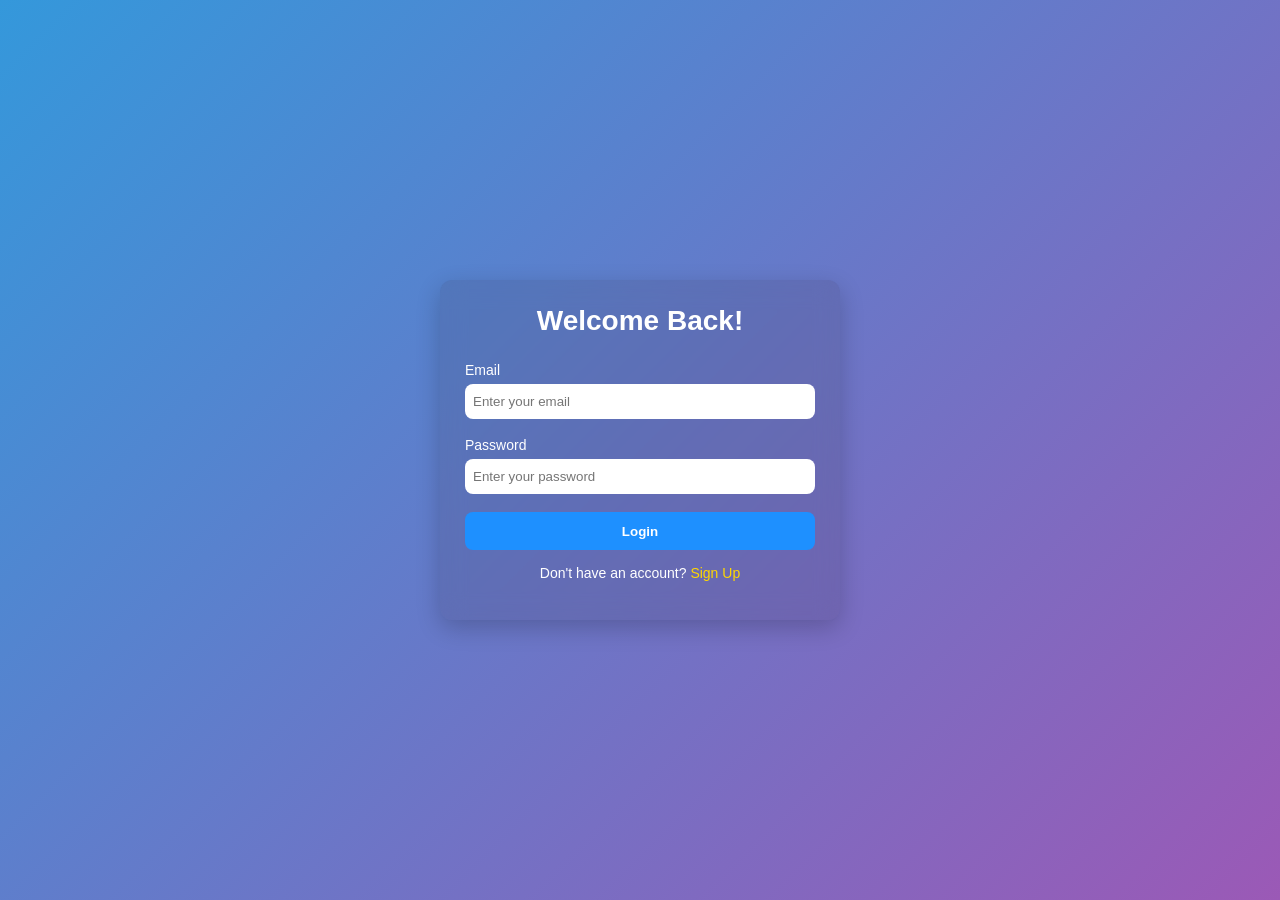
==== DayZen/pages/login.html @ e5ae3e21 "added user authentication system in login.js and also fixed bugs in register-script.js" ====
<!DOCTYPE html>
<html lang="en">
<head>
    <link rel="stylesheet" href="../css/login.css">
    <meta charset="UTF-8">
    <meta name="viewport" content="width=device-width, initial-scale=1.0">
    <title>Login</title>
</head>
<body>
  
    <div class="container">
    <form id="loginForm">
            <h2 class="welcome-message">Welcome Back!</h2>
        <label for="loginEmail">Email</label>
        <input type="email" id="loginEmail" placeholder="Enter your email" required>

        <label for="loginPassword">Password</label>
        <input type="password" id="loginPassword" placeholder="Enter your password" required>

        <button type="submit" id="loginBtn">Login</button>
        
        <div id="loginError" style="color: red; font-size: 14px; margin-top: 10px; display: none;"></div>

         <p class="register-link">
            Don't have an account? <a href="register.html">Sign Up</a>
        </p>
    </form>

   </div>

    <script src="../js/login.js"></script>
</body>
</html>
---- DayZen/css/login.css ----
body {
  font-family: Arial, sans-serif;
  background: linear-gradient(135deg, #3498db, #9b59b6);

  /* Proper vertical and horizontal centering */
  display: flex;
  justify-content: center;
  align-items: center;
  height: 100vh;

  margin: 0;
  padding: 0;
}

.container {
  width: 100%;
  max-width: 400px;
  padding: 25px;
  box-sizing: border-box;

  /* Glass effect */
  background: rgba(45, 27, 27, 0.1);
  backdrop-filter: blur(12px);
  border-radius: 12px;
  box-shadow: 0 8px 25px rgba(0, 0, 0, 0.2);

  animation: fadeIn 0.6s ease;
}

.welcome-message {
  text-align: center;
  font-size: 28px;
  color: #fff;
  margin-bottom: 25px;
  margin-top: 0;
}

label {
  display: block;
  margin-bottom: 6px;
  color: #fff;
  font-size: 14px;
}

input[type="email"],
input[type="password"] {
  width: 100%;
  height: 2.2rem;
  padding: 8px;
  margin-bottom: 18px;
  border: none;
  border-radius: 8px;
  outline: none;
  transition: 0.3s;
  box-sizing: border-box;
}

input:focus {
  box-shadow: 0 0 5px #fff;
}

button {
  width: 100%;
  height: 2.4rem;
  border: none;
  border-radius: 8px;
  background-color: #1e90ff;
  color: #fff;
  cursor: pointer;
  font-weight: bold;
  transition: 0.3s;
}

button:hover {
  background-color: #0d6efd;
  transform: scale(1.05);
}

.register-link {
  text-align: center;
  margin-top: 15px;
  color: #fff;
  font-size: 14px;
}

.register-link a {
  color: #ffd700;
  text-decoration: none;
}

@keyframes fadeIn {
  from {
    opacity: 0;
    transform: translateY(-20px);
  }
  to {
    opacity: 1;
    transform: translateY(0);
  }
}
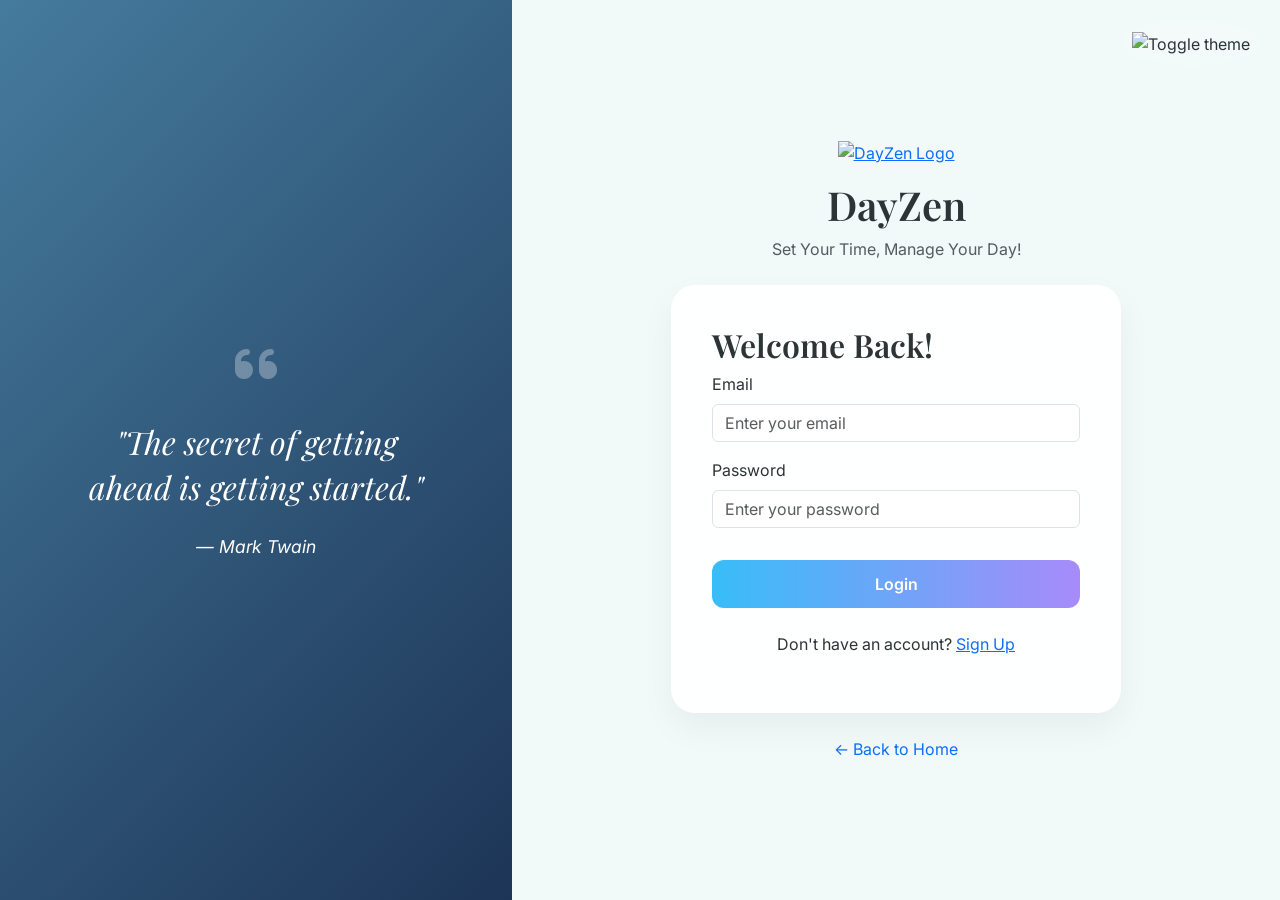
==== commit f2759271: "Improve login page UI and functionality" ====
--- a/DayZen/pages/login.html
+++ b/DayZen/pages/login.html
@@ -1,33 +1,66 @@
 <!DOCTYPE html>
 <html lang="en">
 <head>
-    <link rel="stylesheet" href="../css/login.css">
     <meta charset="UTF-8">
     <meta name="viewport" content="width=device-width, initial-scale=1.0">
-    <title>Login</title>
+    <title>Login - DayZen</title>
+    <link rel="icon" type="image/x-icon" href="../assets/images/logos/logo.png" />
+    <link rel="preconnect" href="https://fonts.googleapis.com">
+    <link rel="preconnect" href="https://fonts.gstatic.com" crossorigin>
+    <link href="https://fonts.googleapis.com/css2?family=Inter:wght@300;400;500&family=Playfair+Display:ital,wght@0,400;0,600;1,400&display=swap" rel="stylesheet">
+    <link href="https://cdn.jsdelivr.net/npm/bootstrap@5.3.3/dist/css/bootstrap.min.css" rel="stylesheet"/>
+    <link rel="stylesheet" href="../css/login.css">
+    <link rel="stylesheet" href="../css/brand.css">
 </head>
-<body>
-  
-    <div class="container">
-    <form id="loginForm">
-            <h2 class="welcome-message">Welcome Back!</h2>
-        <label for="loginEmail">Email</label>
-        <input type="email" id="loginEmail" placeholder="Enter your email" required>
-
-        <label for="loginPassword">Password</label>
-        <input type="password" id="loginPassword" placeholder="Enter your password" required>
-
-        <button type="submit" id="loginBtn">Login</button>
-        
-        <div id="loginError" style="color: red; font-size: 14px; margin-top: 10px; display: none;"></div>
-
-         <p class="register-link">
-            Don't have an account? <a href="register.html">Sign Up</a>
-        </p>
-    </form>
-
-   </div>
-
+<body class="light-mode">
+    <div class="split-screen">
+        <div class="quote-side">
+            <div class="quote-overlay"></div>
+            <div class="quote-container">
+                <div class="quote-content">
+                    <i class="fas fa-quote-left quote-icon"></i>
+                    <p id="dynamic-quote" class="fade-in">"The secret of getting ahead is getting started."</p>
+                    <cite id="quote-author" class="fade-in">— Mark Twain</cite>
+                </div>
+            </div>
+        </div>
+        <div class="login-side">
+            <div class="login-container">
+                <div class="text-center mb-4">
+                    <a href="../index.html" class="login-logo">
+                        <img src="../assets/images/logos/logo.png" alt="DayZen Logo" width="48">
+                    </a>
+                    <h1 class="mt-3">DayZen</h1>
+                    <p class="text-muted">Set Your Time, Manage Your Day!</p>
+                </div>
+                <form id="loginForm" class="login-card">
+                    <h2 class="welcome-message">Welcome Back!</h2>
+                    <div class="mb-3">
+                        <label for="loginEmail" class="form-label">Email</label>
+                        <input type="email" id="loginEmail" class="form-control" placeholder="Enter your email" required>
+                    </div>
+                    <div class="mb-3">
+                        <label for="loginPassword" class="form-label">Password</label>
+                        <input type="password" id="loginPassword" class="form-control" placeholder="Enter your password" required>
+                    </div>
+                    <button type="submit" id="loginBtn" class="btn btn-login w-100 mt-3">Login</button>
+                    <div id="loginError" class="alert alert-danger mt-3" style="display: none;"></div>
+                    <p class="register-link mt-4 text-center">
+                        Don't have an account? <a href="register.html">Sign Up</a>
+                    </p>
+                </form>
+                <div class="text-center mt-4">
+                    <a href="../index.html" class="text-decoration-none back-to-home">← Back to Home</a>
+                </div>
+            </div>
+        </div>
+    </div>
+    <div class="theme-toggle-wrapper">
+        <img id="theme-icon" src="../assets/images/icons/sun.png" alt="Toggle theme" width="24">
+    </div>
+    <link rel="stylesheet" href="https://cdnjs.cloudflare.com/ajax/libs/font-awesome/6.0.0/css/all.min.css">
+    <script src="../js/theme-toggle.js"></script>
     <script src="../js/login.js"></script>
+    <script src="https://cdn.jsdelivr.net/npm/bootstrap@5.3.3/dist/js/bootstrap.bundle.min.js"></script>
 </body>
 </html>
--- a/DayZen/css/login.css
+++ b/DayZen/css/login.css
@@ -1,100 +1,32 @@
-body {
-  font-family: Arial, sans-serif;
-  background: linear-gradient(135deg, #3498db, #9b59b6);
-
-  /* Proper vertical and horizontal centering */
-  display: flex;
-  justify-content: center;
-  align-items: center;
-  height: 100vh;
-
-  margin: 0;
-  padding: 0;
+:root {
+    --mint-light: #f2faf9;
+    --mint-accent: #a8dadc;
+    --blue-light: #f0f9ff;
+    --blue-accent: #90e0ef;
+    --text-dark: #2d3436;
+    --text-muted: #636e72;
+    --transition-smooth: all 0.4s cubic-bezier(0.165, 0.84, 0.44, 1);
 }
-
-.container {
-  width: 100%;
-  max-width: 400px;
-  padding: 25px;
-  box-sizing: border-box;
-
-  /* Glass effect */
-  background: rgba(45, 27, 27, 0.1);
-  backdrop-filter: blur(12px);
-  border-radius: 12px;
-  box-shadow: 0 8px 25px rgba(0, 0, 0, 0.2);
-
-  animation: fadeIn 0.6s ease;
-}
-
-.welcome-message {
-  text-align: center;
-  font-size: 28px;
-  color: #fff;
-  margin-bottom: 25px;
-  margin-top: 0;
-}
-
-label {
-  display: block;
-  margin-bottom: 6px;
-  color: #fff;
-  font-size: 14px;
-}
-
-input[type="email"],
-input[type="password"] {
-  width: 100%;
-  height: 2.2rem;
-  padding: 8px;
-  margin-bottom: 18px;
-  border: none;
-  border-radius: 8px;
-  outline: none;
-  transition: 0.3s;
-  box-sizing: border-box;
-}
-
-input:focus {
-  box-shadow: 0 0 5px #fff;
-}
-
-button {
-  width: 100%;
-  height: 2.4rem;
-  border: none;
-  border-radius: 8px;
-  background-color: #1e90ff;
-  color: #fff;
-  cursor: pointer;
-  font-weight: bold;
-  transition: 0.3s;
-}
-
-button:hover {
-  background-color: #0d6efd;
-  transform: scale(1.05);
-}
-
-.register-link {
-  text-align: center;
-  margin-top: 15px;
-  color: #fff;
-  font-size: 14px;
-}
-
-.register-link a {
-  color: #ffd700;
-  text-decoration: none;
-}
-
-@keyframes fadeIn {
-  from {
-    opacity: 0;
-    transform: translateY(-20px);
-  }
-  to {
-    opacity: 1;
-    transform: translateY(0);
-  }
-}
+body { font-family: 'Inter', sans-serif; margin: 0; min-height: 100vh; overflow-x: hidden; transition: var(--transition-smooth); }
+body.light-mode { background-color: var(--mint-light); color: var(--text-dark); }
+body.dark-mode { background-color: #0f172a; color: #e2e8f0; }
+h1, h2 { font-family: 'Playfair Display', serif; font-weight: 600; }
+.split-screen { display: flex; min-height: 100vh; width: 100%; }
+.quote-side { position: relative; width: 40%; background: linear-gradient(135deg, #457b9d 0%, #1d3557 100%); display: flex; align-items: center; justify-content: center; padding: 40px; color: white; overflow: hidden; }
+body.dark-mode .quote-side { background: linear-gradient(135deg, #1e293b 0%, #0f172a 100%); }
+.quote-side::before { content: ''; position: absolute; top: 0; left: 0; right: 0; bottom: 0; background: url('../assets/images/Illustrations/productivity.png') center/cover no-repeat; opacity: 0.1; filter: grayscale(100%) brightness(200%); }
+.quote-container { position: relative; z-index: 2; max-width: 80%; text-align: center; }
+.quote-icon { font-size: 3rem; margin-bottom: 2rem; opacity: 0.3; }
+#dynamic-quote { font-family: 'Playfair Display', serif; font-size: 2rem; font-style: italic; line-height: 1.4; margin-bottom: 1.5rem; }
+#quote-author { font-family: 'Inter', sans-serif; font-size: 1.1rem; opacity: 0.8; }
+.login-side { width: 60%; display: flex; align-items: center; justify-content: center; padding: 40px; background-color: inherit; }
+.login-container { width: 100%; max-width: 450px; animation: slideInRight 0.8s ease-out; }
+.login-card { background: rgba(255, 255, 255, 0.9); backdrop-filter: blur(10px); border-radius: 24px; padding: 40px; box-shadow: 0 15px 35px rgba(0, 0, 0, 0.05); border: 1px solid rgba(255, 255, 255, 0.2); }
+body.dark-mode .login-card { background: rgba(30, 41, 59, 0.7); border-color: rgba(255, 255, 255, 0.05); }
+.btn-login { background: linear-gradient(90deg, #38bdf8, #a78bfa); border: none; color: white; padding: 12px; border-radius: 12px; font-weight: 600; transition: all 0.3s ease; }
+.btn-login:hover { transform: translateY(-2px); box-shadow: 0 8px 20px rgba(56, 189, 248, 0.4); color: white; }
+.theme-toggle-wrapper { position: fixed; top: 20px; right: 20px; background: rgba(255, 255, 255, 0.1); backdrop-filter: blur(5px); padding: 10px; border-radius: 50%; cursor: pointer; z-index: 1000; }
+.fade-in { animation: fadeIn 1.2s ease-out forwards; }
+@keyframes fadeIn { from { opacity: 0; transform: translateY(10px); } to { opacity: 1; transform: translateY(0); } }
+@keyframes slideInRight { from { opacity: 0; transform: translateX(30px); } to { opacity: 1; transform: translateX(0); } }
+@media (max-width: 992px) { .quote-side { display: none; } .login-side { width: 100%; } }
